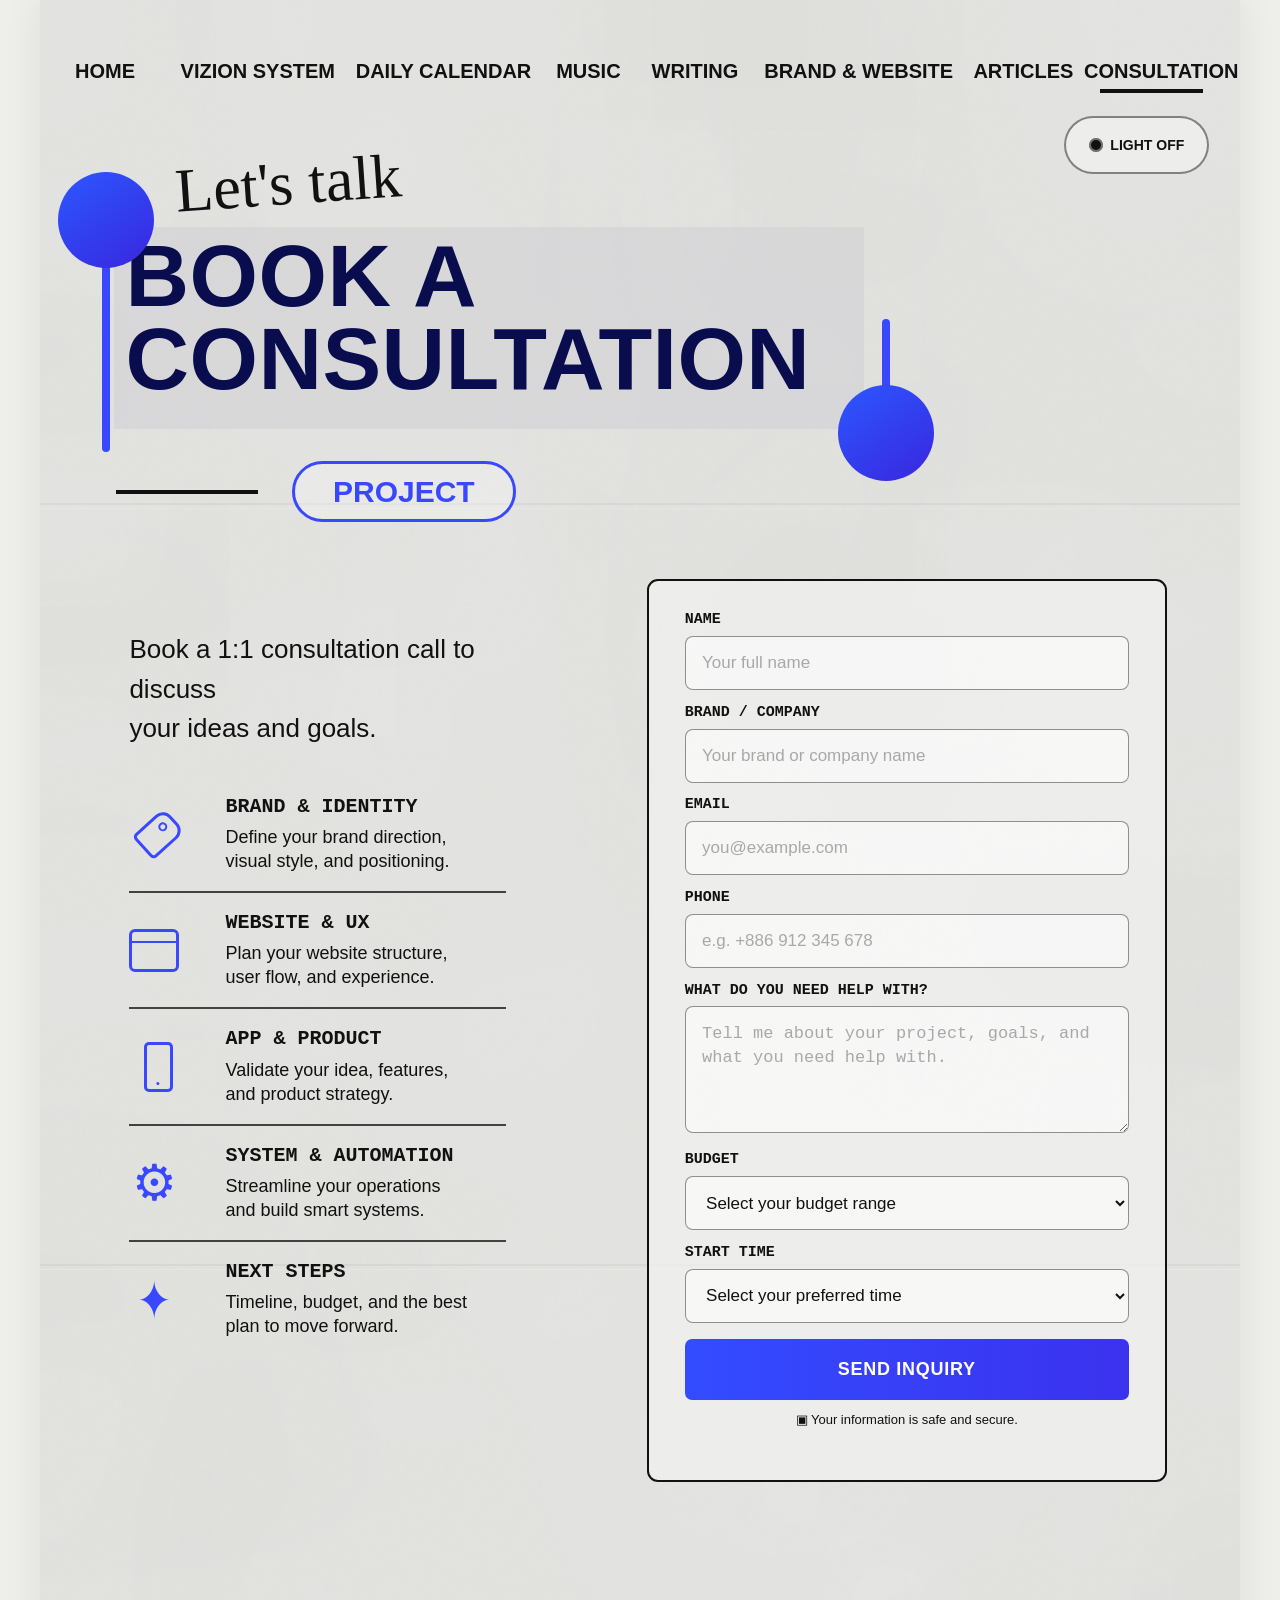
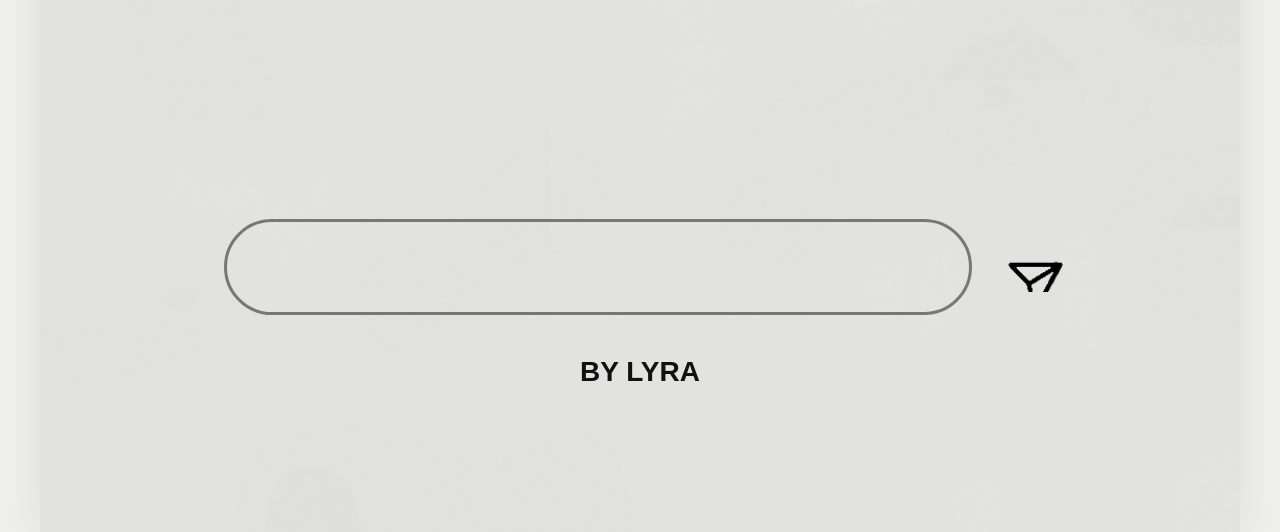
==== book-a-consultation/index.html @ 0bca7822 "Add consultation page and language switcher" ====
<!doctype html>
<html lang="zh-Hant">
  <head>
    <meta charset="utf-8">
    <meta name="viewport" content="width=device-width, initial-scale=1">
    <meta name="description" content="Book a consultation with Creative Flow Lab for branding, websites, apps, systems, and digital projects.">
    <title>Book a Consultation | Creative Flow Lab</title>
    <link rel="stylesheet" href="../style.css">
    <link rel="stylesheet" href="style.css">
    <script src="script.js" defer></script>
  </head>
  <body>
    <main class="consultation-page stage" aria-label="Book a Consultation">
      <button class="light-toggle" type="button" aria-pressed="false">
        <span class="light-toggle-icon" aria-hidden="true"></span>
        <span class="light-toggle-text">LIGHT OFF</span>
      </button>

      <nav class="nav-hotspots" aria-label="Primary">
        <a class="hotspot nav-home" href="../index.html">Home</a>
        <a class="hotspot nav-vizion" href="../#vizion-system">Vizion System</a>
        <a class="hotspot nav-calendar" href="../#daily-calendar">Daily Calendar</a>
        <a class="hotspot nav-music" href="../#music">Music</a>
        <a class="hotspot nav-writing" href="../#writing">Writing</a>
        <a class="hotspot nav-brand" href="../#brand-website">Brand &amp; Website</a>
        <a class="hotspot nav-articles" href="../#articles">Articles</a>
        <a class="hotspot nav-consultation is-active" href="./" aria-current="page">Consultation</a>
      </nav>

      <section class="hero" aria-labelledby="page-title">
        <div class="hero-heading">
          <span class="connector connector-left" aria-hidden="true"></span>
          <p class="script-label">Let's talk</p>
          <div class="headline-highlight">
            <h1 id="page-title"><span>BOOK A</span><span>CONSULTATION</span></h1>
          </div>
          <span class="connector connector-right" aria-hidden="true"></span>
          <div class="heading-footer">
            <span class="heading-rule" aria-hidden="true"></span>
            <span class="project-pill">PROJECT</span>
          </div>
        </div>

        <div class="frame" aria-hidden="true"></div>

        <div class="intro-column">
          <p class="intro-copy">Book a 1:1 consultation call to discuss<br>your ideas and goals.</p>

          <ul class="service-list">
            <li>
              <span class="service-icon tag-icon" aria-hidden="true"></span>
              <div>
                <h2>BRAND &amp; IDENTITY</h2>
                <p>Define your brand direction,<br>visual style, and positioning.</p>
              </div>
            </li>
            <li>
              <span class="service-icon window-icon" aria-hidden="true"></span>
              <div>
                <h2>WEBSITE &amp; UX</h2>
                <p>Plan your website structure,<br>user flow, and experience.</p>
              </div>
            </li>
            <li>
              <span class="service-icon phone-icon" aria-hidden="true"></span>
              <div>
                <h2>APP &amp; PRODUCT</h2>
                <p>Validate your idea, features,<br>and product strategy.</p>
              </div>
            </li>
            <li>
              <span class="service-icon gear-icon" aria-hidden="true">⚙</span>
              <div>
                <h2>SYSTEM &amp; AUTOMATION</h2>
                <p>Streamline your operations<br>and build smart systems.</p>
              </div>
            </li>
            <li>
              <span class="service-icon sparkle-icon" aria-hidden="true">✦</span>
              <div>
                <h2>NEXT STEPS</h2>
                <p>Timeline, budget, and the best<br>plan to move forward.</p>
              </div>
            </li>
          </ul>
        </div>

        <form class="consultation-form" id="consultation-form" novalidate>
          <div class="field-group">
            <label for="name">NAME</label>
            <input id="name" name="name" type="text" placeholder="Your full name" autocomplete="name" required>
          </div>

          <div class="field-group">
            <label for="company">BRAND / COMPANY</label>
            <input id="company" name="company" type="text" placeholder="Your brand or company name" autocomplete="organization">
          </div>

          <div class="field-group">
            <label for="email">EMAIL</label>
            <input id="email" name="email" type="email" placeholder="you@example.com" autocomplete="email" required>
          </div>

          <div class="field-group">
            <label for="phone">PHONE</label>
            <input id="phone" name="phone" type="tel" placeholder="e.g. +886 912 345 678" autocomplete="tel">
          </div>

          <div class="field-group">
            <label for="project">WHAT DO YOU NEED HELP WITH?</label>
            <textarea id="project" name="project" rows="4" placeholder="Tell me about your project, goals, and what you need help with." required></textarea>
          </div>

          <div class="field-group">
            <label for="budget">BUDGET</label>
            <select id="budget" name="budget" required>
              <option value="" selected disabled>Select your budget range</option>
              <option>Not sure yet</option>
              <option>Under NT$10,000</option>
              <option>NT$10,000–30,000</option>
              <option>NT$30,000–60,000</option>
              <option>NT$60,000–100,000</option>
              <option>NT$100,000+</option>
            </select>
          </div>

          <div class="field-group">
            <label for="start-time">START TIME</label>
            <select id="start-time" name="start_time" required>
              <option value="" selected disabled>Select your preferred time</option>
              <option>As soon as possible</option>
              <option>Within one month</option>
              <option>Within 1–3 months</option>
              <option>After 3 months</option>
              <option>Not sure yet</option>
            </select>
          </div>

          <input class="honeypot" type="text" name="website" tabindex="-1" autocomplete="off" aria-hidden="true">
          <input type="hidden" name="_subject" value="New Creative Flow Lab inquiry">
          <input type="hidden" name="_template" value="table">
          <input type="hidden" name="_captcha" value="false">
          <button class="submit-button" type="submit">SEND INQUIRY</button>
          <p class="privacy-note"><span aria-hidden="true">▣</span> Your information is safe and secure.</p>
          <p class="form-status" id="form-status" role="status" aria-live="polite"></p>
        </form>

        <a class="floating-folder folder-brand" href="#consultation-form" aria-label="Brand consultation">
          <img src="../assets/folder-brand-icon.png" alt="">
          <span>BRAND.PDF</span>
        </a>
        <a class="floating-folder folder-website" href="#consultation-form" aria-label="Website consultation">
          <img src="../assets/folder-vizion-icon.png" alt="">
          <span>WEBSITE.ZIP</span>
        </a>
        <a class="floating-folder folder-app" href="#consultation-form" aria-label="App consultation">
          <img src="../assets/folder-calendar-icon.png" alt="">
          <span>APP.FILE</span>
        </a>
        <a class="floating-folder folder-plan" href="#consultation-form" aria-label="Project planning consultation">
          <img src="../assets/folder-consultation-icon.png" alt="">
          <span>PLAN.DOC</span>
        </a>
      </section>

      <form class="message-form" action="#consultation-form" aria-label="Send Message">
        <label class="sr-only" for="message">Send Message</label>
        <input id="message" name="message" type="text" autocomplete="off" aria-label="Send Message" placeholder="What's on your mind?">
        <button type="submit" aria-label="Go to consultation form">
          <img src="../assets/send-plane-icon.png" alt="">
        </button>
      </form>

      <p class="credit">BY LYRA</p>
      <audio id="bubble-pop-sound" src="../assets/glossy-bubble-pop.wav" preload="auto"></audio>
    </main>
  </body>
</html>
---- style.css ----
:root {
  --design-width: 1200;
  --design-height: 2132;
  --blue: #3948ff;
  --nav-size: min(1.68vw, 20px);
  --label-size: min(2vw, 24px);
}

* {
  box-sizing: border-box;
  -webkit-tap-highlight-color: transparent;
}

html {
  min-height: 100%;
  background: #eeeeeb url("assets/wall-texture-1200.png") center top / min(100vw, 1200px) auto repeat-y;
}

body {
  min-height: 100%;
  margin: 0;
  display: grid;
  place-items: start center;
  color: #111;
  font-family: "Arial Narrow", "Helvetica Neue", Arial, sans-serif;
  transition: background-color 180ms ease;
}

body.is-dark {
  background: #02051d;
}

.stage {
  position: relative;
  width: min(100vw, 1200px);
  aspect-ratio: var(--design-width) / var(--design-height);
  min-height: min(177.6667vw, 2132px);
  overflow: hidden;
  background: url("assets/wall-texture-1200.png") center top / 100% 100% no-repeat;
  box-shadow: 0 0 36px rgba(40, 40, 40, 0.08);
  transition: background 220ms ease, box-shadow 220ms ease;
}

.stage::before,
.stage::after {
  position: absolute;
  pointer-events: none;
}

.stage.is-dark {
  background:
    radial-gradient(circle at 52% 37%, rgba(132, 58, 255, 0.28), transparent 34%),
    linear-gradient(180deg, rgba(2, 4, 25, 0.1), rgba(5, 1, 30, 0.72)),
    url("assets/dark-room-bg.png") center top / 100% 100% no-repeat;
  box-shadow: 0 0 42px rgba(115, 69, 255, 0.28);
}

.stage.is-dark::before {
  content: "";
  inset: 0;
  z-index: 1;
  background:
    radial-gradient(circle at 3% 22%, rgba(111, 132, 255, 0.78) 0 0.12%, transparent 0.2%),
    radial-gradient(circle at 61% 12%, rgba(255, 110, 244, 0.8) 0 0.1%, transparent 0.18%),
    radial-gradient(circle at 35% 35%, rgba(255, 89, 242, 0.85) 0 0.12%, transparent 0.22%),
    radial-gradient(circle at 52% 42%, rgba(114, 159, 255, 0.65) 0 0.1%, transparent 0.2%),
    linear-gradient(90deg, rgba(11, 19, 63, 0.68) 0 23.7%, transparent 23.7%),
    linear-gradient(180deg, transparent 0 96.8%, rgba(196, 178, 216, 0.86) 96.8% 100%);
  opacity: 0.82;
}

.stage.is-dark::after {
  content: "Start     LYRA Universe";
  left: 0;
  right: 0;
  bottom: 0;
  z-index: 4;
  height: 2.44%;
  padding-left: min(2vw, 24px);
  display: flex;
  align-items: center;
  color: #111;
  background: linear-gradient(180deg, #cfc9dc, #a79fbf);
  border-top: min(0.18vw, 2px) solid #efe8ff;
  font-family: "Helvetica Neue", Arial, sans-serif;
  font-size: min(1.55vw, 18px);
  box-shadow: 0 -1px 18px rgba(242, 87, 255, 0.2);
}

.sr-only {
  position: absolute;
  width: 1px;
  height: 1px;
  padding: 0;
  margin: -1px;
  overflow: hidden;
  clip: rect(0, 0, 0, 0);
  white-space: nowrap;
  border: 0;
}

.hotspot,
.folder {
  position: absolute;
  z-index: 5;
  display: block;
  color: #111;
  text-decoration: none;
  text-transform: uppercase;
  outline: 0;
  transition: background-color 130ms ease, box-shadow 130ms ease;
}

.hotspot:focus,
.folder:focus,
.message-form input:focus,
.message-form button:focus {
  outline: 0;
}

.hotspot:hover,
.hotspot.is-hovered,
.folder:hover,
.folder.is-hovered {
  background: rgba(70, 185, 255, 0.18);
  box-shadow: 0 0 min(1.84vw, 22px) rgba(70, 185, 255, 0.12);
}

.light-toggle {
  position: absolute;
  right: 2.55%;
  top: 5.42%;
  z-index: 20;
  width: 12.1%;
  height: 2.75%;
  padding: 0 min(0.65vw, 8px);
  border: min(0.16vw, 2px) solid rgba(45, 45, 45, 0.56);
  border-radius: 999px;
  display: flex;
  align-items: center;
  justify-content: center;
  gap: min(0.55vw, 7px);
  color: #111;
  background: rgba(242, 242, 239, 0.72);
  font-family: "Arial Narrow", "Helvetica Neue", Arial, sans-serif;
  font-size: min(1.16vw, 14px);
  font-weight: 900;
  line-height: 1;
  letter-spacing: 0;
  cursor: pointer;
  outline: 0;
  text-transform: uppercase;
  transition: color 160ms ease, background 160ms ease, border-color 160ms ease, box-shadow 160ms ease;
}

.light-toggle:focus {
  outline: 0;
}

.light-toggle:hover {
  background: rgba(70, 185, 255, 0.18);
  box-shadow: 0 0 min(1.84vw, 22px) rgba(70, 185, 255, 0.16);
}

.light-toggle-icon {
  width: min(1.15vw, 14px);
  aspect-ratio: 1;
  border-radius: 50%;
  background: #111;
  box-shadow: inset 0 0 0 min(0.18vw, 2px) rgba(255, 255, 255, 0.4);
}

.nav-hotspots {
  position: absolute;
  inset: 0;
  z-index: 10;
  pointer-events: none;
}

.nav-hotspots .hotspot {
  top: 2.25%;
  height: 2.15%;
  display: grid;
  place-items: center;
  border-radius: 999px;
  font-family: "Arial Narrow", "Helvetica Neue", Arial, sans-serif;
  font-size: var(--nav-size);
  font-weight: 800;
  line-height: 1;
  letter-spacing: 0;
  white-space: nowrap;
  pointer-events: auto;
}

.nav-home {
  left: 2.25%;
  width: 6.35%;
}

.nav-home::after {
  content: "";
  position: absolute;
  left: 12%;
  right: 12%;
  bottom: 2%;
  height: min(0.34vw, 4px);
  background: #111;
}

.nav-vizion {
  left: 11.6%;
  width: 13.1%;
}

.nav-calendar {
  left: 26%;
  width: 15.25%;
}

.nav-music {
  left: 42.15%;
  width: 7.1%;
}

.nav-writing {
  left: 50.2%;
  width: 8.75%;
}

.nav-brand {
  left: 59.55%;
  width: 17.35%;
}

.nav-articles {
  left: 77.6%;
  width: 8.7%;
}

.nav-consultation {
  left: 87%;
  width: 11.25%;
}

.hero-logo {
  position: absolute;
  left: 22.2%;
  top: 7.72%;
  width: 55.8%;
  height: 18.2%;
  z-index: 3;
}

.hello {
  position: absolute;
  left: 0;
  top: 4%;
  width: 100%;
  margin: 0;
  text-align: center;
  color: #050505;
  font-family: "Snell Roundhand", "Brush Script MT", cursive;
  font-size: min(5.4vw, 65px);
  line-height: 1;
  transform: rotate(-4deg);
}

.lyra-panel {
  position: absolute;
  left: 8.2%;
  top: 24.8%;
  width: 82.8%;
  height: 42%;
  display: grid;
  place-items: center;
  background: rgba(213, 213, 215, 0.76);
}

.lyra-word {
  color: #090c45;
  font-family: Impact, "Arial Black", sans-serif;
  font-size: min(11.6vw, 139px);
  line-height: 0.9;
  letter-spacing: 0.02em;
  white-space: nowrap;
}

.lyra-letter {
  display: inline-block;
  opacity: 0;
  animation-delay: 180ms;
  animation-duration: 2.8s;
  animation-iteration-count: infinite;
  animation-timing-function: steps(1, end);
}

.lyra-letter:nth-child(1) {
  animation-name: lyra-letter-l;
}

.lyra-letter:nth-child(2) {
  animation-name: lyra-letter-y;
}

.lyra-letter:nth-child(3) {
  animation-name: lyra-letter-r;
}

.lyra-letter:nth-child(4) {
  animation-name: lyra-letter-a;
}

@keyframes lyra-letter-l {
  0%,
  13.99%,
  82.01%,
  100% {
    opacity: 0;
  }

  14%,
  82% {
    opacity: 1;
  }
}

@keyframes lyra-letter-y {
  0%,
  21.99%,
  82.01%,
  100% {
    opacity: 0;
  }

  22%,
  82% {
    opacity: 1;
  }
}

@keyframes lyra-letter-r {
  0%,
  29.99%,
  82.01%,
  100% {
    opacity: 0;
  }

  30%,
  82% {
    opacity: 1;
  }
}

@keyframes lyra-letter-a {
  0%,
  37.99%,
  82.01%,
  100% {
    opacity: 0;
  }

  38%,
  82% {
    opacity: 1;
  }
}

@media (prefers-reduced-motion: reduce) {
  .lyra-letter {
    opacity: 1;
    animation: none;
  }
}

.logo-rule {
  position: absolute;
  width: min(0.68vw, 8px);
  border-radius: 999px;
  background: var(--blue);
}

.left-rule {
  left: 3.4%;
  top: 11.2%;
  height: 56%;
}

.right-rule {
  right: 4.3%;
  top: 25.2%;
  height: 54.2%;
}

.logo-orb {
  position: absolute;
  width: 11.8%;
  aspect-ratio: 1;
  border-radius: 50%;
  background: linear-gradient(145deg, #2b58ff, #3a26df);
}

.left-orb {
  left: -1.8%;
  top: 0;
}

.right-orb {
  right: -0.2%;
  bottom: 9.8%;
}

.short-line {
  position: absolute;
  left: 11.4%;
  top: 75.6%;
  width: 22%;
  height: min(0.34vw, 4px);
  background: #111;
}

.universe {
  position: absolute;
  left: 34.5%;
  top: 68.6%;
  min-width: 50%;
  margin: 0;
  padding: min(1vw, 12px) min(1.7vw, 20px);
  border: min(0.25vw, 3px) solid var(--blue);
  border-radius: 999px;
  color: var(--blue);
  background: rgba(246, 246, 245, 0.36);
  font-family: "Helvetica Neue", Arial, sans-serif;
  font-size: min(2.75vw, 33px);
  font-weight: 800;
  line-height: 1;
  text-align: center;
  text-transform: uppercase;
  white-space: nowrap;
}

.language-toggle {
  position: absolute;
  left: 87.6%;
  top: 70.4%;
  z-index: 9;
  width: min(4.45vw, 53px);
  height: min(3.05vw, 37px);
  padding: 0;
  border: min(0.2vw, 2px) solid rgba(57, 72, 255, 0.86);
  border-radius: 999px;
  color: var(--blue);
  background: rgba(246, 246, 245, 0.58);
  font-family: "Helvetica Neue", Arial, sans-serif;
  font-size: min(1.35vw, 16px);
  font-weight: 900;
  line-height: 1;
  cursor: pointer;
  outline: 0;
  transition: background-color 130ms ease, box-shadow 130ms ease, color 130ms ease;
}

.language-toggle:hover,
.language-toggle.is-hovered {
  background: rgba(70, 185, 255, 0.18);
  box-shadow: 0 0 min(1.84vw, 22px) rgba(70, 185, 255, 0.16);
}

.stage.is-zh .hotspot,
.stage.is-zh .folder,
.stage.is-zh .message-form input,
.stage.is-zh .credit,
.stage.is-zh .language-toggle {
  font-family: "PingFang TC", "Noto Sans TC", "Microsoft JhengHei", "Helvetica Neue", Arial, sans-serif;
  font-weight: 800;
}

.stage.is-zh .hotspot {
  font-size: min(1.58vw, 19px);
}

.stage.is-zh .folder {
  font-size: min(1.86vw, 22px);
  line-height: 1.18;
}

.portrait-scene {
  position: absolute;
  left: 17.85%;
  top: 28.14%;
  width: 62.17%;
  z-index: 2;
  pointer-events: none;
}

.portrait-scene img,
.folder img,
.message-form button img {
  display: block;
  width: 100%;
  height: auto;
}

.folder-grid {
  position: absolute;
  inset: 0;
  z-index: 6;
}

.folder {
  display: grid;
  justify-items: center;
  align-content: start;
  padding: min(0.8vw, 10px);
  border-radius: min(1vw, 12px);
  font-family: "Arial Narrow", "Helvetica Neue", Arial, sans-serif;
  font-size: var(--label-size);
  font-weight: 900;
  line-height: 1.14;
  letter-spacing: 0;
  text-align: center;
}

.folder span {
  display: block;
  margin-top: min(0.5vw, 6px);
  text-shadow: 0 min(0.08vw, 1px) 0 rgba(255, 255, 255, 0.45);
}

.folder-vizion {
  left: 11.6%;
  top: 26.35%;
  width: 17.2%;
  transform: rotate(8deg);
}

.folder-calendar {
  left: 71.7%;
  top: 28.55%;
  width: 17.3%;
}

.folder-music {
  left: 3.9%;
  top: 45.55%;
  width: 13.9%;
  transform: rotate(-1deg);
}

.folder-writing {
  left: 79.8%;
  top: 47.65%;
  width: 15.1%;
  transform: rotate(8deg);
}

.folder-brand {
  left: 8.8%;
  top: 64.05%;
  width: 16.3%;
  transform: rotate(-5deg);
}

.folder-articles {
  left: 73.8%;
  top: 63.8%;
  width: 16.2%;
  transform: rotate(8deg);
}

.folder-loveu-rabbit {
  left: 27.9%;
  top: 76.2%;
  width: 13.9%;
  transform: rotate(-3deg);
}

.folder-consultation {
  left: 57.7%;
  top: 75.6%;
  width: 13.9%;
}

.message-form {
  position: absolute;
  left: 15.35%;
  top: 85.32%;
  width: 70.2%;
  height: 5.55%;
  z-index: 8;
  margin: 0;
}

.message-form input {
  position: absolute;
  left: 0;
  top: 0;
  width: 88.8%;
  height: 81%;
  padding: 0 5.6%;
  border: min(0.25vw, 3px) solid rgba(70, 70, 70, 0.68);
  border-radius: 999px;
  background: transparent;
  color: #111;
  caret-color: #111;
  font-family: "Helvetica Neue", Arial, sans-serif;
  font-size: min(3vw, 36px);
  appearance: none;
}

.message-form input::placeholder {
  color: transparent;
}

.message-form button {
  position: absolute;
  right: 0;
  top: 5%;
  width: 8.2%;
  padding: 0;
  border: 0;
  background: transparent;
  cursor: pointer;
}

.credit {
  position: absolute;
  left: 0;
  top: 91.86%;
  width: 100%;
  z-index: 8;
  margin: 0;
  color: #111;
  font-family: "Arial Narrow", "Helvetica Neue", Arial, sans-serif;
  font-size: min(2.35vw, 28px);
  font-weight: 900;
  line-height: 1;
  text-align: center;
  letter-spacing: 0;
}

.stage.is-dark .light-toggle {
  color: #ffd8ff;
  border-color: rgba(255, 107, 246, 0.88);
  background: rgba(22, 9, 64, 0.76);
  box-shadow:
    0 0 min(1.7vw, 20px) rgba(255, 93, 245, 0.36),
    inset 0 0 min(1vw, 12px) rgba(82, 130, 255, 0.24);
  text-shadow: 0 0 min(0.7vw, 8px) rgba(255, 117, 250, 0.72);
}

.stage.is-dark .light-toggle:hover {
  background: rgba(255, 89, 242, 0.18);
}

.stage.is-dark .light-toggle-icon {
  background: #ff61f4;
  box-shadow:
    0 0 min(0.95vw, 11px) rgba(255, 93, 245, 0.94),
    0 0 min(1.8vw, 22px) rgba(87, 142, 255, 0.7);
}

.stage.is-dark .hotspot,
.stage.is-dark .folder {
  color: #dec4ff;
  text-shadow:
    0 0 min(0.65vw, 8px) rgba(255, 101, 244, 0.82),
    0 0 min(1.4vw, 17px) rgba(76, 139, 255, 0.58);
}

.stage.is-dark .hotspot:hover,
.stage.is-dark .hotspot.is-hovered,
.stage.is-dark .folder:hover,
.stage.is-dark .folder.is-hovered {
  background: rgba(255, 93, 245, 0.16);
  box-shadow:
    0 0 min(1.5vw, 18px) rgba(255, 93, 245, 0.32),
    inset 0 0 min(1.2vw, 14px) rgba(90, 149, 255, 0.18);
}

.stage.is-dark .nav-home {
  color: #ff7cf6;
}

.stage.is-dark .nav-home::after,
.stage.is-dark .short-line {
  background: #ff5ff4;
  box-shadow: 0 0 min(0.95vw, 11px) rgba(255, 93, 245, 0.88);
}

.stage.is-dark .hello {
  color: #ff70f7;
  text-shadow:
    0 0 min(0.9vw, 11px) rgba(255, 98, 245, 0.82),
    0 0 min(2.2vw, 26px) rgba(255, 98, 245, 0.48);
}

.stage.is-dark .lyra-panel {
  background: linear-gradient(90deg, rgba(17, 12, 52, 0.88), rgba(30, 16, 70, 0.62));
  box-shadow: 0 0 min(2.1vw, 25px) rgba(92, 119, 255, 0.22);
}

.stage.is-dark .lyra-word {
  color: #ff62ef;
  filter: none;
}

.stage.is-dark .lyra-letter {
  color: #ff62ef;
  background: linear-gradient(90deg, #ff53ef 4%, #ff83f8 34%, #7b71ff 68%, #62b0ff 100%);
  -webkit-background-clip: text;
  background-clip: text;
  -webkit-text-fill-color: transparent;
  text-shadow:
    0 0 min(0.55vw, 7px) rgba(255, 104, 245, 0.9),
    0 0 min(1.35vw, 16px) rgba(255, 95, 244, 0.7),
    0 0 min(2.2vw, 26px) rgba(85, 143, 255, 0.62);
  filter:
    drop-shadow(0 0 min(0.7vw, 8px) rgba(255, 103, 245, 0.92))
    drop-shadow(0 0 min(1.6vw, 19px) rgba(84, 142, 255, 0.76));
}

.stage.is-dark .logo-rule {
  background: linear-gradient(180deg, #ff60f4, #5ba3ff);
  box-shadow:
    0 0 min(0.7vw, 8px) rgba(255, 92, 244, 0.78),
    0 0 min(1.5vw, 18px) rgba(80, 146, 255, 0.5);
}

.stage.is-dark .logo-orb {
  background: radial-gradient(circle at 34% 29%, #a56cff, #5529e6 66%, #243edc);
  box-shadow:
    0 0 min(1vw, 12px) rgba(255, 91, 245, 0.76),
    0 0 min(2.4vw, 29px) rgba(86, 146, 255, 0.54);
}

.stage.is-dark .universe {
  color: #83a9ff;
  border-color: #5d8cff;
  background: rgba(8, 7, 48, 0.62);
  box-shadow:
    0 0 min(0.75vw, 9px) rgba(85, 143, 255, 0.8),
    inset 0 0 min(1vw, 12px) rgba(85, 143, 255, 0.18);
  text-shadow: 0 0 min(0.75vw, 9px) rgba(101, 154, 255, 0.9);
}

.stage.is-dark .language-toggle {
  color: #8fb4ff;
  border-color: #678dff;
  background: rgba(8, 7, 48, 0.64);
  box-shadow:
    0 0 min(0.75vw, 9px) rgba(85, 143, 255, 0.66),
    inset 0 0 min(1vw, 12px) rgba(85, 143, 255, 0.18);
  text-shadow: 0 0 min(0.65vw, 8px) rgba(101, 154, 255, 0.82);
}

.stage.is-dark .language-toggle:hover,
.stage.is-dark .language-toggle.is-hovered {
  background: rgba(255, 93, 245, 0.16);
  box-shadow:
    0 0 min(1.5vw, 18px) rgba(255, 93, 245, 0.32),
    inset 0 0 min(1.2vw, 14px) rgba(90, 149, 255, 0.18);
}

.stage.is-dark .portrait-scene {
  filter: none;
}

.stage.is-dark .portrait-scene::before {
  content: none;
  position: absolute;
  left: 7.43%;
  top: 26.94%;
  width: 85.14%;
  height: 48.73%;
  z-index: 1;
  border: min(0.24vw, 3px) solid #8c65ff;
  box-shadow:
    0 0 min(1vw, 12px) rgba(255, 91, 245, 0.72),
    0 0 min(2.4vw, 28px) rgba(91, 143, 255, 0.58);
}

.stage.is-dark .portrait-scene img {
  position: relative;
  z-index: 2;
  filter: none;
}

.stage.is-dark .folder img {
  filter: none;
}

.stage.is-dark .folder span {
  text-shadow:
    0 0 min(0.6vw, 7px) rgba(255, 102, 246, 0.86),
    0 0 min(1.3vw, 16px) rgba(94, 151, 255, 0.58);
}

.stage.is-dark .message-form input {
  border-color: #d263ff;
  color: #efd9ff;
  caret-color: #ff78f7;
  background: rgba(9, 5, 42, 0.44);
  box-shadow:
    0 0 min(1vw, 12px) rgba(255, 94, 244, 0.52),
    inset 0 0 min(1.4vw, 17px) rgba(101, 143, 255, 0.16);
}

.stage.is-dark .message-form input::placeholder {
  color: rgba(224, 196, 255, 0.58);
}

.stage.is-dark .message-form button img {
  filter:
    invert(80%)
    sepia(91%)
    saturate(3368%)
    hue-rotate(210deg)
    brightness(1.12)
    drop-shadow(0 0 min(0.7vw, 8px) rgba(255, 94, 244, 0.82));
}

.stage.is-dark .credit {
  color: #ff7cf6;
  text-shadow:
    0 0 min(0.65vw, 8px) rgba(255, 103, 245, 0.9),
    0 0 min(1.4vw, 17px) rgba(255, 103, 245, 0.48);
}

/* Dark-mode hero artwork matched pixel-for-pixel to figure 2. */
.hero-logo-art {
  display: none;
  position: absolute;
  inset: 0;
  width: 100%;
  height: 100%;
  object-fit: fill;
  pointer-events: none;
  user-select: none;
}

.stage.is-dark .hero-logo {
  left: 21.7853%;
  top: 8.3732%;
  width: 59.5112%;
  height: 20.9330%;
}

.stage.is-dark .hero-logo-art {
  display: block;
}

.stage.is-dark .hero-logo > :not(.hero-logo-art) {
  display: none;
}

.stage.is-dark .hero-logo > .language-toggle {
  display: block;
}
---- book-a-consultation/style.css ----
/* Page-specific layout. The shared shell, navigation, light toggle and footer
   are inherited from ../style.css so this subpage follows the homepage rules. */

.consultation-page {
  --consult-blue: #3948ff;
  --consult-navy: #090d4d;
  color: #111;
}

.consultation-page .nav-home::after {
  display: none;
}

.consultation-page .nav-consultation::after {
  content: "";
  position: absolute;
  left: 12%;
  right: 12%;
  bottom: 2%;
  height: min(0.34vw, 4px);
  background: currentColor;
}

.hero {
  position: absolute;
  inset: 0;
  z-index: 2;
}

.hero-heading {
  position: absolute;
  left: 5.8%;
  top: 7.1%;
  width: 63%;
  height: 18.2%;
  z-index: 6;
}

.script-label {
  position: absolute;
  left: 10.5%;
  top: 0;
  z-index: 3;
  margin: 0;
  font-family: "Snell Roundhand", "Brush Script MT", cursive;
  font-size: min(5.2vw, 62px);
  line-height: 1;
  transform: rotate(-4deg);
}

.headline-highlight {
  position: absolute;
  left: 2%;
  top: 19%;
  width: 92%;
  height: 52%;
  padding: 1.1% 1.6%;
  background: rgba(213, 213, 215, 0.72);
}

.headline-highlight h1 {
  margin: 0;
  color: var(--consult-navy);
  font-family: Impact, "Arial Black", sans-serif;
  font-size: min(7.65vw, 92px);
  font-weight: 900;
  line-height: 0.93;
  letter-spacing: 0.005em;
  text-transform: uppercase;
}

.headline-highlight h1 span {
  display: block;
  white-space: nowrap;
}

.connector {
  position: absolute;
  z-index: 5;
  width: min(0.68vw, 8px);
  border-radius: 999px;
  background: var(--consult-blue);
}

.connector::before {
  content: "";
  position: absolute;
  left: 50%;
  width: min(8vw, 96px);
  aspect-ratio: 1;
  border-radius: 50%;
  background: linear-gradient(145deg, #2b58ff, #3a26df);
  transform: translateX(-50%);
}

.connector-left {
  left: 0;
  top: 8%;
  height: 69%;
}

.connector-left::before {
  top: -2%;
}

.connector-right {
  right: 0;
  top: 43%;
  height: 35%;
}

.connector-right::before {
  bottom: -18%;
}

.heading-footer {
  position: absolute;
  left: 2%;
  top: 78%;
  width: 62%;
  height: 18%;
  display: flex;
  align-items: center;
  gap: 8%;
}

.heading-rule {
  width: 32%;
  height: min(0.34vw, 4px);
  background: #111;
}

.project-pill {
  min-width: 47%;
  padding: 2.7% 6%;
  border: min(0.25vw, 3px) solid var(--consult-blue);
  border-radius: 999px;
  color: var(--consult-blue);
  background: rgba(246, 246, 245, 0.34);
  font-family: "Helvetica Neue", Arial, sans-serif;
  font-size: min(2.5vw, 30px);
  font-weight: 800;
  line-height: 1;
  text-align: center;
}

.frame {
  position: absolute;
  left: 17.3%;
  top: 13.1%;
  width: 75.8%;
  height: 66.3%;
  z-index: 1;
  /* border: min(0.25vw, 3px) solid #111; */
  pointer-events: none;
}

.intro-column {
  position: absolute;
  left: 6.2%;
  top: 29.3%;
  width: 32.8%;
  z-index: 5;
}

.intro-copy {
  margin: 0 0 8%;
  font-size: min(2.15vw, 26px);
  line-height: 1.52;
}

.service-list {
  margin: 0;
  padding: 0;
  list-style: none;
}

.service-list li {
  display: grid;
  grid-template-columns: 21% 1fr;
  gap: 4.5%;
  align-items: center;
  min-height: min(9vw, 108px);
  padding: 5.2% 0;
  border-bottom: min(0.16vw, 2px) solid rgba(17, 17, 17, 0.76);
}

.service-list li:last-child {
  border-bottom: 0;
}

.service-list h2 {
  margin: 0 0 2.6%;
  font-family: "Courier New", monospace;
  font-size: min(1.67vw, 20px);
  line-height: 1.15;
}

.service-list p {
  margin: 0;
  font-size: min(1.48vw, 18px);
  line-height: 1.34;
}

.service-icon {
  position: relative;
  display: grid;
  place-items: center;
  width: min(4.2vw, 50px);
  height: min(4.2vw, 50px);
  color: var(--consult-blue);
  line-height: 1;
}

.tag-icon {
  width: min(3.6vw, 43px);
  height: min(2.7vw, 32px);
  margin-left: 10%;
  border: min(0.25vw, 3px) solid var(--consult-blue);
  border-radius: min(0.45vw, 5px) min(0.9vw, 11px) min(0.9vw, 11px) min(0.45vw, 5px);
  transform: rotate(-42deg);
}

.tag-icon::after {
  content: "";
  position: absolute;
  right: 16%;
  top: 22%;
  width: 14%;
  aspect-ratio: 1;
  border: min(0.16vw, 2px) solid var(--consult-blue);
  border-radius: 50%;
}

.window-icon {
  width: min(4.2vw, 50px);
  height: min(3.6vw, 43px);
  border: min(0.25vw, 3px) solid var(--consult-blue);
  border-radius: min(0.5vw, 6px);
}

.window-icon::before {
  content: "";
  position: absolute;
  inset: 24% 0 auto;
  height: min(0.16vw, 2px);
  background: var(--consult-blue);
}

.phone-icon {
  width: min(2.45vw, 29px);
  height: min(4.2vw, 50px);
  margin-left: 18%;
  border: min(0.25vw, 3px) solid var(--consult-blue);
  border-radius: min(0.45vw, 5px);
}

.phone-icon::after {
  content: "";
  position: absolute;
  left: 50%;
  bottom: 8%;
  width: 14%;
  aspect-ratio: 1;
  border-radius: 50%;
  background: var(--consult-blue);
  transform: translateX(-50%);
}

.gear-icon {
  font-family: Arial, sans-serif;
  font-size: min(4.2vw, 50px);
}

.sparkle-icon {
  font-size: min(4.4vw, 53px);
  transform: scaleX(0.78);
}

.consultation-form {
  position: absolute;
  right: 6.2%;
  top: 27.3%;
  width: 43.3%;
  z-index: 6;
  padding: 2.7% 3.1% 2.1%;
  border: min(0.17vw, 2px) solid #111;
  border-radius: min(0.9vw, 11px);
  background: rgba(241, 241, 239, 0.76);
}

.field-group {
  margin-bottom: 3.5%;
}

.field-group label {
  display: block;
  margin-bottom: 1.7%;
  font-family: "Courier New", monospace;
  font-size: min(1.26vw, 15px);
  font-weight: 700;
}

.field-group input,
.field-group select,
.field-group textarea {
  width: 100%;
  border: min(0.13vw, 1.5px) solid rgba(17, 17, 17, 0.45);
  border-radius: min(0.67vw, 8px);
  background: rgba(255, 255, 255, 0.55);
  color: #111;
  font-size: min(1.4vw, 17px);
  outline: none;
  transition: border-color 150ms ease, box-shadow 150ms ease, background-color 150ms ease;
}

.field-group input,
.field-group select {
  height: min(4.5vw, 54px);
  padding: 0 3.7%;
}

.field-group textarea {
  min-height: min(9.6vw, 115px);
  padding: 3.4% 3.7%;
  resize: vertical;
  line-height: 1.4;
}

.field-group input::placeholder,
.field-group textarea::placeholder {
  color: rgba(17, 17, 17, 0.34);
}

.field-group input:focus,
.field-group select:focus,
.field-group textarea:focus {
  border-color: var(--consult-blue);
  background: rgba(255, 255, 255, 0.86);
  box-shadow: 0 0 0 min(0.25vw, 3px) rgba(57, 72, 255, 0.12);
}

.field-group [aria-invalid="true"] {
  border-color: #c51e37;
  box-shadow: 0 0 0 min(0.25vw, 3px) rgba(197, 30, 55, 0.1);
}

.submit-button {
  width: 100%;
  height: min(5.1vw, 61px);
  margin-top: 0.5%;
  border: 0;
  border-radius: min(0.55vw, 7px);
  color: #fff;
  background: linear-gradient(90deg, #334cff, #3b32ee);
  font-size: min(1.5vw, 18px);
  font-weight: 800;
  letter-spacing: 0.04em;
  cursor: pointer;
}

.submit-button:hover,
.submit-button:focus-visible {
  filter: brightness(1.06);
}

.submit-button:disabled {
  opacity: 0.58;
  cursor: wait;
}

.privacy-note,
.form-status {
  margin: 2.5% 0 0;
  text-align: center;
  font-size: min(1.05vw, 13px);
  line-height: 1.35;
}

.form-status {
  min-height: 1.4em;
  font-weight: 700;
}

.form-status.is-error { color: #a61b2f; }
.form-status.is-success { color: #1f713b; }

.honeypot {
  position: absolute !important;
  left: -9999px !important;
  width: 1px !important;
  height: 1px !important;
  opacity: 0 !important;
}

.floating-folder {
  position: absolute;
  z-index: 8;
  display: grid;
  justify-items: center;
  color: #111;
  text-decoration: none;
  font-size: min(1.55vw, 19px);
  font-weight: 900;
  line-height: 1;
  text-align: center;
  display: none;
}

.floating-folder img {
  display: block;
  width: 100%;
  height: auto;
}

.floating-folder span {
  margin-top: 4%;
  text-shadow: 0 1px rgba(255, 255, 255, 0.55);
}

.folder-brand {
  left: 72.4%;
  top: 10.5%;
  width: 12.7%;
  transform: rotate(8deg);
}

.folder-website {
  left: 3.5%;
  top: 70.5%;
  width: 13.7%;
  transform: rotate(-6deg);
}

.folder-app {
  left: 27.3%;
  top: 76.2%;
  width: 12.5%;
  transform: rotate(4deg);
}

.folder-plan {
  left: 72.5%;
  top: 76.7%;
  width: 12.7%;
  transform: rotate(7deg);
}

.consultation-page.is-dark .headline-highlight {
  background: rgba(20, 20, 52, 0.72);
}

.consultation-page.is-dark .headline-highlight h1,
.consultation-page.is-dark .script-label,
.consultation-page.is-dark .intro-copy,
.consultation-page.is-dark .service-list,
.consultation-page.is-dark .consultation-form,
.consultation-page.is-dark .floating-folder,
.consultation-page.is-dark .privacy-note {
  color: #f3f3f3;
}

.consultation-page.is-dark .frame,
.consultation-page.is-dark .heading-rule,
.consultation-page.is-dark .service-list li,
.consultation-page.is-dark .consultation-form {
  border-color: rgba(243, 243, 243, 0.82);
}

.consultation-page.is-dark .heading-rule {
  background: #f3f3f3;
}

.consultation-page.is-dark .consultation-form {
  background: rgba(8, 9, 31, 0.78);
}

.consultation-page.is-dark .field-group input,
.consultation-page.is-dark .field-group select,
.consultation-page.is-dark .field-group textarea {
  color: #f3f3f3;
  background: rgba(255, 255, 255, 0.08);
  border-color: rgba(255, 255, 255, 0.45);
}

.consultation-page.is-dark .field-group input::placeholder,
.consultation-page.is-dark .field-group textarea::placeholder {
  color: rgba(255, 255, 255, 0.46);
}

.consultation-page.is-dark .field-group select option {
  color: #111;
}

@media (prefers-reduced-motion: reduce) {
  *, *::before, *::after {
    transition-duration: 0.01ms !important;
    animation-duration: 0.01ms !important;
  }
}

/* Final composition alignment: mirrors the selected red-box reference while
   preserving the homepage shell/header/light-mode rules from ../style.css. */
.consultation-page .hero-heading {
  left: 5.15%;
  top: 7.05%;
  width: 66.2%;
  height: 18.4%;
}

.consultation-page .script-label {
  left: 9.2%;
  top: 0.5%;
}

.consultation-page .headline-highlight {
  left: 1.5%;
  top: 19.5%;
  width: 94.5%;
  height: 51.5%;
  padding: 1.05% 1.5%;
}

.consultation-page .headline-highlight h1 {
  font-size: min(7.35vw, 88px);
  line-height: 0.94;
}

.consultation-page .connector-left {
  left: 0;
  top: 7%;
  height: 70%;
}

.consultation-page .connector-right {
  right: 0.8%;
  top: 43%;
  height: 35%;
}

.consultation-page .heading-footer {
  left: 1.8%;
  top: 78%;
  width: 57.5%;
  gap: 7.5%;
}

.consultation-page .heading-rule {
  width: 31%;
}

.consultation-page .project-pill {
  min-width: 49%;
}

.consultation-page .frame {
  left: 17.2%;
  top: 13.35%;
  width: 75.6%;
  height: 66.1%;
}

.consultation-page .intro-column {
  left: 7.45%;
  top: 29.55%;
  width: 31.4%;
}

.consultation-page .intro-copy {
  margin-bottom: 7.5%;
}

.consultation-page .service-list li {
  min-height: min(8.7vw, 104px);
  padding: 4.75% 0;
}

.consultation-page .consultation-form {
  right: 6.1%;
  top: 27.15%;
  width: 43.35%;
  padding: 2.55% 3% 1.9%;
}

.consultation-page .field-group {
  margin-bottom: 3.15%;
}

.consultation-page .field-group textarea {
  min-height: min(8.95vw, 107px);
}

.consultation-page .folder-brand {
  left: 72.5%;
  top: 10.45%;
  width: 12.6%;
}

.consultation-page .folder-website {
  left: 3.65%;
  top: 70.25%;
  width: 13.7%;
}

.consultation-page .folder-app {
  left: 27.5%;
  top: 76.0%;
  width: 12.45%;
}

.consultation-page .folder-plan {
  left: 72.55%;
  top: 76.35%;
  width: 12.65%;
}

/* Keep all consultation content inside the intended composition area. */
.consultation-page .hero,
.consultation-page .hero * {
  max-width: 100%;
}

.consultation-page .consultation-form input,
.consultation-page .consultation-form select,
.consultation-page .consultation-form textarea,
.consultation-page .submit-button {
  min-width: 0;
}

@media (max-width: 720px) {
  .consultation-page .headline-highlight h1 {
    font-size: 7.1vw;
  }

  .consultation-page .service-list h2 {
    font-size: 1.58vw;
  }

  .consultation-page .service-list p {
    font-size: 1.4vw;
  }
}
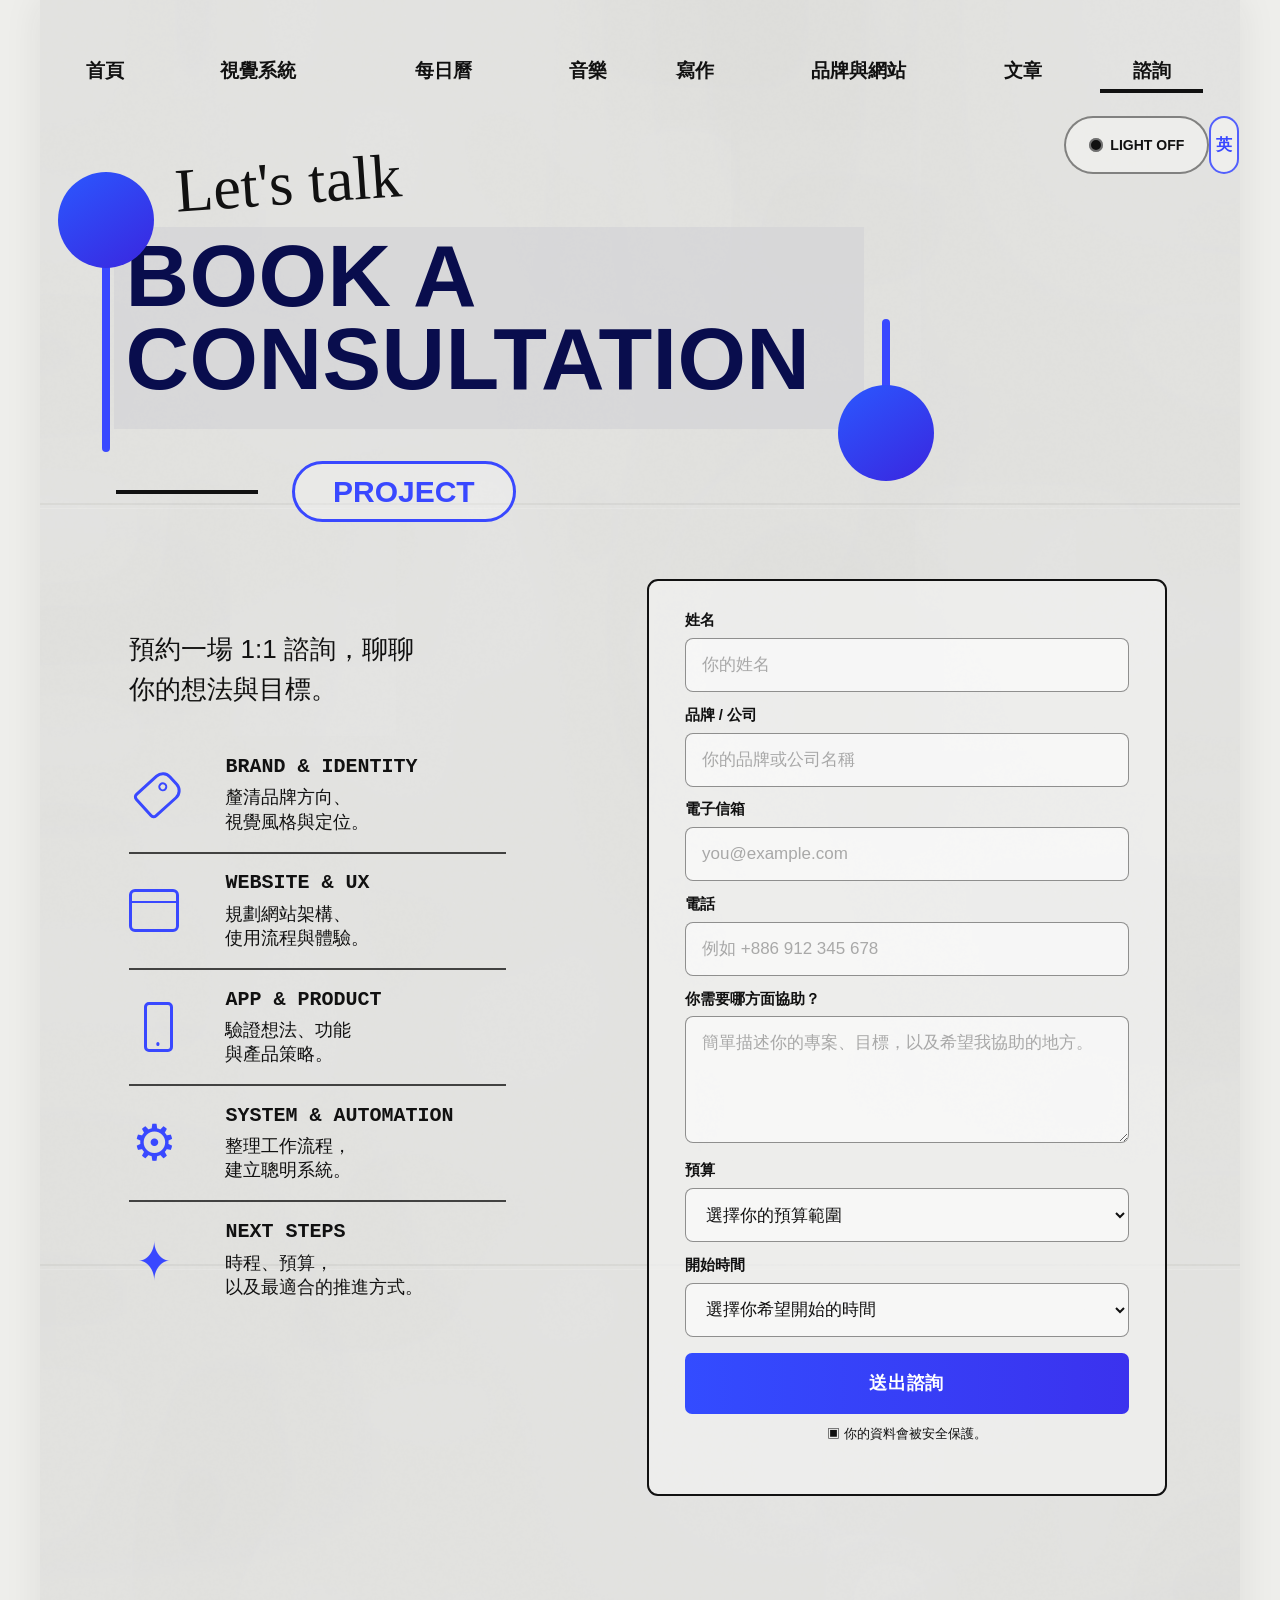
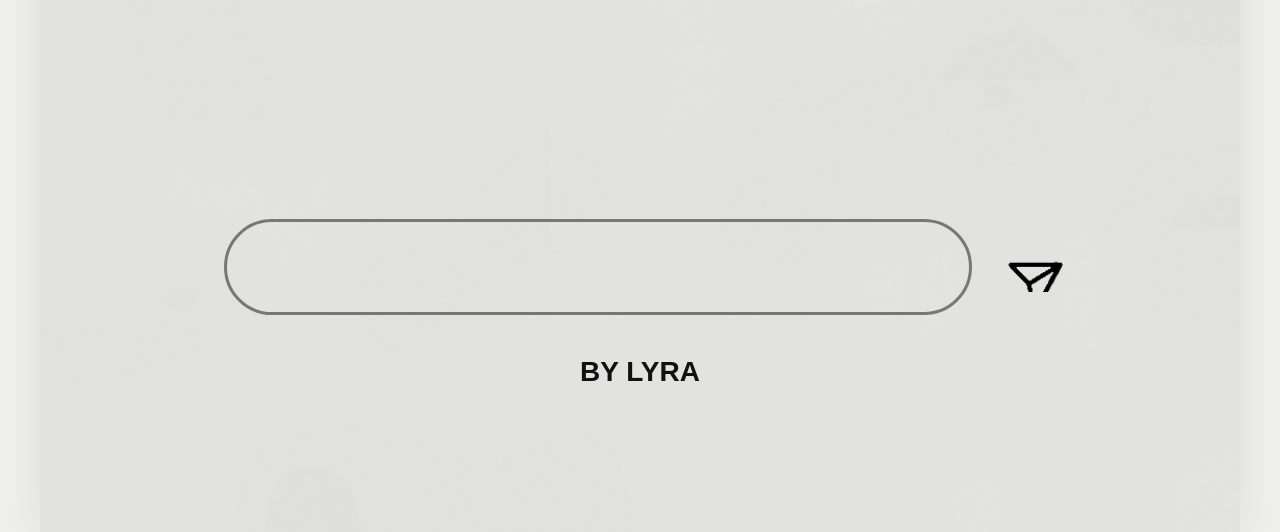
==== commit 2579efc7: "Update language toggles" ====
--- a/book-a-consultation/index.html
+++ b/book-a-consultation/index.html
@@ -3,28 +3,28 @@
   <head>
     <meta charset="utf-8">
     <meta name="viewport" content="width=device-width, initial-scale=1">
-    <meta name="description" content="Book a consultation with Creative Flow Lab for branding, websites, apps, systems, and digital projects.">
-    <title>Book a Consultation | Creative Flow Lab</title>
+    <meta name="description" content="預約 Creative Flow Lab 諮詢，討論品牌、網站、App、系統與數位專案。">
+    <title>預約諮詢 | Creative Flow Lab</title>
     <link rel="stylesheet" href="../style.css">
     <link rel="stylesheet" href="style.css">
     <script src="script.js" defer></script>
   </head>
   <body>
-    <main class="consultation-page stage" aria-label="Book a Consultation">
+    <main class="consultation-page stage is-zh" aria-label="預約諮詢">
       <button class="light-toggle" type="button" aria-pressed="false">
         <span class="light-toggle-icon" aria-hidden="true"></span>
         <span class="light-toggle-text">LIGHT OFF</span>
       </button>
 
       <nav class="nav-hotspots" aria-label="Primary">
-        <a class="hotspot nav-home" href="../index.html">Home</a>
-        <a class="hotspot nav-vizion" href="../#vizion-system">Vizion System</a>
-        <a class="hotspot nav-calendar" href="../#daily-calendar">Daily Calendar</a>
-        <a class="hotspot nav-music" href="../#music">Music</a>
-        <a class="hotspot nav-writing" href="../#writing">Writing</a>
-        <a class="hotspot nav-brand" href="../#brand-website">Brand &amp; Website</a>
-        <a class="hotspot nav-articles" href="../#articles">Articles</a>
-        <a class="hotspot nav-consultation is-active" href="./" aria-current="page">Consultation</a>
+        <a class="hotspot nav-home" href="../index.html" data-en="Home" data-zh="首頁">首頁</a>
+        <a class="hotspot nav-vizion" href="../#vizion-system" data-en="Vizion System" data-zh="視覺系統">視覺系統</a>
+        <a class="hotspot nav-calendar" href="../#daily-calendar" data-en="Daily Calendar" data-zh="每日曆">每日曆</a>
+        <a class="hotspot nav-music" href="../#music" data-en="Music" data-zh="音樂">音樂</a>
+        <a class="hotspot nav-writing" href="../#writing" data-en="Writing" data-zh="寫作">寫作</a>
+        <a class="hotspot nav-brand" href="../#brand-website" data-en="Brand &amp; Website" data-zh="品牌與網站">品牌與網站</a>
+        <a class="hotspot nav-articles" href="../#articles" data-en="Articles" data-zh="文章">文章</a>
+        <a class="hotspot nav-consultation is-active" href="./" aria-current="page" data-en="Consultation" data-zh="諮詢">諮詢</a>
       </nav>
 
       <section class="hero" aria-labelledby="page-title">
@@ -40,46 +40,49 @@
             <span class="project-pill">PROJECT</span>
           </div>
         </div>
+        <button class="consult-language-toggle" type="button" aria-label="Switch language to English" aria-pressed="true">
+          <span data-language-text>英</span>
+        </button>
 
         <div class="frame" aria-hidden="true"></div>
 
         <div class="intro-column">
-          <p class="intro-copy">Book a 1:1 consultation call to discuss<br>your ideas and goals.</p>
+          <p class="intro-copy" data-en="Book a 1:1 consultation call to discuss<br>your ideas and goals." data-zh="預約一場 1:1 諮詢，聊聊<br>你的想法與目標。">預約一場 1:1 諮詢，聊聊<br>你的想法與目標。</p>
 
           <ul class="service-list">
             <li>
               <span class="service-icon tag-icon" aria-hidden="true"></span>
               <div>
                 <h2>BRAND &amp; IDENTITY</h2>
-                <p>Define your brand direction,<br>visual style, and positioning.</p>
+                <p data-en="Define your brand direction,<br>visual style, and positioning." data-zh="釐清品牌方向、<br>視覺風格與定位。">釐清品牌方向、<br>視覺風格與定位。</p>
               </div>
             </li>
             <li>
               <span class="service-icon window-icon" aria-hidden="true"></span>
               <div>
                 <h2>WEBSITE &amp; UX</h2>
-                <p>Plan your website structure,<br>user flow, and experience.</p>
+                <p data-en="Plan your website structure,<br>user flow, and experience." data-zh="規劃網站架構、<br>使用流程與體驗。">規劃網站架構、<br>使用流程與體驗。</p>
               </div>
             </li>
             <li>
               <span class="service-icon phone-icon" aria-hidden="true"></span>
               <div>
                 <h2>APP &amp; PRODUCT</h2>
-                <p>Validate your idea, features,<br>and product strategy.</p>
+                <p data-en="Validate your idea, features,<br>and product strategy." data-zh="驗證想法、功能<br>與產品策略。">驗證想法、功能<br>與產品策略。</p>
               </div>
             </li>
             <li>
               <span class="service-icon gear-icon" aria-hidden="true">⚙</span>
               <div>
                 <h2>SYSTEM &amp; AUTOMATION</h2>
-                <p>Streamline your operations<br>and build smart systems.</p>
+                <p data-en="Streamline your operations<br>and build smart systems." data-zh="整理工作流程，<br>建立聰明系統。">整理工作流程，<br>建立聰明系統。</p>
               </div>
             </li>
             <li>
               <span class="service-icon sparkle-icon" aria-hidden="true">✦</span>
               <div>
                 <h2>NEXT STEPS</h2>
-                <p>Timeline, budget, and the best<br>plan to move forward.</p>
+                <p data-en="Timeline, budget, and the best<br>plan to move forward." data-zh="時程、預算，<br>以及最適合的推進方式。">時程、預算，<br>以及最適合的推進方式。</p>
               </div>
             </li>
           </ul>
@@ -87,52 +90,52 @@
 
         <form class="consultation-form" id="consultation-form" novalidate>
           <div class="field-group">
-            <label for="name">NAME</label>
-            <input id="name" name="name" type="text" placeholder="Your full name" autocomplete="name" required>
+            <label for="name" data-en="NAME" data-zh="姓名">姓名</label>
+            <input id="name" name="name" type="text" placeholder="你的姓名" autocomplete="name" required data-placeholder-en="Your full name" data-placeholder-zh="你的姓名">
           </div>
 
           <div class="field-group">
-            <label for="company">BRAND / COMPANY</label>
-            <input id="company" name="company" type="text" placeholder="Your brand or company name" autocomplete="organization">
+            <label for="company" data-en="BRAND / COMPANY" data-zh="品牌 / 公司">品牌 / 公司</label>
+            <input id="company" name="company" type="text" placeholder="你的品牌或公司名稱" autocomplete="organization" data-placeholder-en="Your brand or company name" data-placeholder-zh="你的品牌或公司名稱">
           </div>
 
           <div class="field-group">
-            <label for="email">EMAIL</label>
-            <input id="email" name="email" type="email" placeholder="you@example.com" autocomplete="email" required>
+            <label for="email" data-en="EMAIL" data-zh="電子信箱">電子信箱</label>
+            <input id="email" name="email" type="email" placeholder="you@example.com" autocomplete="email" required data-placeholder-en="you@example.com" data-placeholder-zh="you@example.com">
           </div>
 
           <div class="field-group">
-            <label for="phone">PHONE</label>
-            <input id="phone" name="phone" type="tel" placeholder="e.g. +886 912 345 678" autocomplete="tel">
+            <label for="phone" data-en="PHONE" data-zh="電話">電話</label>
+            <input id="phone" name="phone" type="tel" placeholder="例如 +886 912 345 678" autocomplete="tel" data-placeholder-en="e.g. +886 912 345 678" data-placeholder-zh="例如 +886 912 345 678">
           </div>
 
           <div class="field-group">
-            <label for="project">WHAT DO YOU NEED HELP WITH?</label>
-            <textarea id="project" name="project" rows="4" placeholder="Tell me about your project, goals, and what you need help with." required></textarea>
+            <label for="project" data-en="WHAT DO YOU NEED HELP WITH?" data-zh="你需要哪方面協助？">你需要哪方面協助？</label>
+            <textarea id="project" name="project" rows="4" placeholder="簡單描述你的專案、目標，以及希望我協助的地方。" required data-placeholder-en="Tell me about your project, goals, and what you need help with." data-placeholder-zh="簡單描述你的專案、目標，以及希望我協助的地方。"></textarea>
           </div>
 
           <div class="field-group">
-            <label for="budget">BUDGET</label>
+            <label for="budget" data-en="BUDGET" data-zh="預算">預算</label>
             <select id="budget" name="budget" required>
-              <option value="" selected disabled>Select your budget range</option>
-              <option>Not sure yet</option>
-              <option>Under NT$10,000</option>
-              <option>NT$10,000–30,000</option>
-              <option>NT$30,000–60,000</option>
-              <option>NT$60,000–100,000</option>
+              <option value="" selected disabled data-en="Select your budget range" data-zh="選擇你的預算範圍">選擇你的預算範圍</option>
+              <option data-en="Not sure yet" data-zh="還不確定">還不確定</option>
+              <option data-en="Under NT$10,000" data-zh="NT$10,000 以下">NT$10,000 以下</option>
+              <option>NT$10,000-30,000</option>
+              <option>NT$30,000-60,000</option>
+              <option>NT$60,000-100,000</option>
               <option>NT$100,000+</option>
             </select>
           </div>
 
           <div class="field-group">
-            <label for="start-time">START TIME</label>
+            <label for="start-time" data-en="START TIME" data-zh="開始時間">開始時間</label>
             <select id="start-time" name="start_time" required>
-              <option value="" selected disabled>Select your preferred time</option>
-              <option>As soon as possible</option>
-              <option>Within one month</option>
-              <option>Within 1–3 months</option>
-              <option>After 3 months</option>
-              <option>Not sure yet</option>
+              <option value="" selected disabled data-en="Select your preferred time" data-zh="選擇你希望開始的時間">選擇你希望開始的時間</option>
+              <option data-en="As soon as possible" data-zh="越快越好">越快越好</option>
+              <option data-en="Within one month" data-zh="一個月內">一個月內</option>
+              <option data-en="Within 1-3 months" data-zh="一到三個月內">一到三個月內</option>
+              <option data-en="After 3 months" data-zh="三個月後">三個月後</option>
+              <option data-en="Not sure yet" data-zh="還不確定">還不確定</option>
             </select>
           </div>
 
@@ -140,8 +143,8 @@
           <input type="hidden" name="_subject" value="New Creative Flow Lab inquiry">
           <input type="hidden" name="_template" value="table">
           <input type="hidden" name="_captcha" value="false">
-          <button class="submit-button" type="submit">SEND INQUIRY</button>
-          <p class="privacy-note"><span aria-hidden="true">▣</span> Your information is safe and secure.</p>
+          <button class="submit-button" type="submit" data-en="SEND INQUIRY" data-zh="送出諮詢">送出諮詢</button>
+          <p class="privacy-note"><span aria-hidden="true">▣</span> <span data-en="Your information is safe and secure." data-zh="你的資料會被安全保護。">你的資料會被安全保護。</span></p>
           <p class="form-status" id="form-status" role="status" aria-live="polite"></p>
         </form>
 
@@ -164,9 +167,9 @@
       </section>
 
       <form class="message-form" action="#consultation-form" aria-label="Send Message">
-        <label class="sr-only" for="message">Send Message</label>
-        <input id="message" name="message" type="text" autocomplete="off" aria-label="Send Message" placeholder="What's on your mind?">
-        <button type="submit" aria-label="Go to consultation form">
+        <label class="sr-only" for="message" data-en="Send Message" data-zh="傳送訊息">傳送訊息</label>
+        <input id="message" name="message" type="text" autocomplete="off" aria-label="傳送訊息" placeholder="想說些什麼？" data-placeholder-en="What's on your mind?" data-placeholder-zh="想說些什麼？">
+        <button type="submit" aria-label="前往諮詢表單" data-aria-en="Go to consultation form" data-aria-zh="前往諮詢表單">
           <img src="../assets/send-plane-icon.png" alt="">
         </button>
       </form>
--- a/style.css
+++ b/style.css
@@ -441,11 +441,11 @@
 
 .language-toggle {
   position: absolute;
-  left: 87.6%;
-  top: 70.4%;
-  z-index: 9;
-  width: min(4.45vw, 53px);
-  height: min(3.05vw, 37px);
+  right: 0.05%;
+  top: 5.42%;
+  z-index: 20;
+  width: min(2.5vw, 30px);
+  height: 2.75%;
   padding: 0;
   border: min(0.2vw, 2px) solid rgba(57, 72, 255, 0.86);
   border-radius: 999px;
@@ -853,7 +853,3 @@
 .stage.is-dark .hero-logo > :not(.hero-logo-art) {
   display: none;
 }
-
-.stage.is-dark .hero-logo > .language-toggle {
-  display: block;
-}
--- a/book-a-consultation/style.css
+++ b/book-a-consultation/style.css
@@ -144,6 +144,52 @@
   text-align: center;
 }
 
+.consult-language-toggle {
+  position: absolute;
+  right: 0.05%;
+  top: 5.42%;
+  z-index: 12;
+  width: min(2.5vw, 30px);
+  height: 2.75%;
+  padding: 0;
+  border: min(0.2vw, 2px) solid rgba(57, 72, 255, 0.86);
+  border-radius: 999px;
+  color: var(--consult-blue);
+  background: rgba(246, 246, 245, 0.58);
+  font-family: "Helvetica Neue", Arial, sans-serif;
+  font-size: min(1.35vw, 16px);
+  font-weight: 900;
+  line-height: 1;
+  cursor: pointer;
+  outline: 0;
+  transition: background-color 130ms ease, box-shadow 130ms ease, color 130ms ease;
+}
+
+.consult-language-toggle:hover,
+.consult-language-toggle.is-hovered {
+  background: rgba(70, 185, 255, 0.18);
+  box-shadow: 0 0 min(1.84vw, 22px) rgba(70, 185, 255, 0.16);
+}
+
+.consultation-page.is-zh .hotspot,
+.consultation-page.is-zh .intro-copy,
+.consultation-page.is-zh .consultation-form,
+.consultation-page.is-zh .message-form input,
+.consultation-page.is-zh .consult-language-toggle {
+  font-family: "PingFang TC", "Noto Sans TC", "Microsoft JhengHei", "Helvetica Neue", Arial, sans-serif;
+}
+
+.consultation-page.is-zh .hotspot {
+  font-size: min(1.58vw, 19px);
+  font-weight: 800;
+}
+
+.consultation-page.is-zh .field-group label,
+.consultation-page.is-zh .submit-button {
+  font-family: "PingFang TC", "Noto Sans TC", "Microsoft JhengHei", "Helvetica Neue", Arial, sans-serif;
+  font-weight: 900;
+}
+
 .frame {
   position: absolute;
   left: 17.3%;
@@ -492,6 +538,24 @@
   color: #111;
 }
 
+.consultation-page.is-dark .consult-language-toggle {
+  color: #8fb4ff;
+  border-color: #678dff;
+  background: rgba(8, 7, 48, 0.64);
+  box-shadow:
+    0 0 min(0.75vw, 9px) rgba(85, 143, 255, 0.66),
+    inset 0 0 min(1vw, 12px) rgba(85, 143, 255, 0.18);
+  text-shadow: 0 0 min(0.65vw, 8px) rgba(101, 154, 255, 0.82);
+}
+
+.consultation-page.is-dark .consult-language-toggle:hover,
+.consultation-page.is-dark .consult-language-toggle.is-hovered {
+  background: rgba(255, 93, 245, 0.16);
+  box-shadow:
+    0 0 min(1.5vw, 18px) rgba(255, 93, 245, 0.32),
+    inset 0 0 min(1.2vw, 14px) rgba(90, 149, 255, 0.18);
+}
+
 @media (prefers-reduced-motion: reduce) {
   *, *::before, *::after {
     transition-duration: 0.01ms !important;
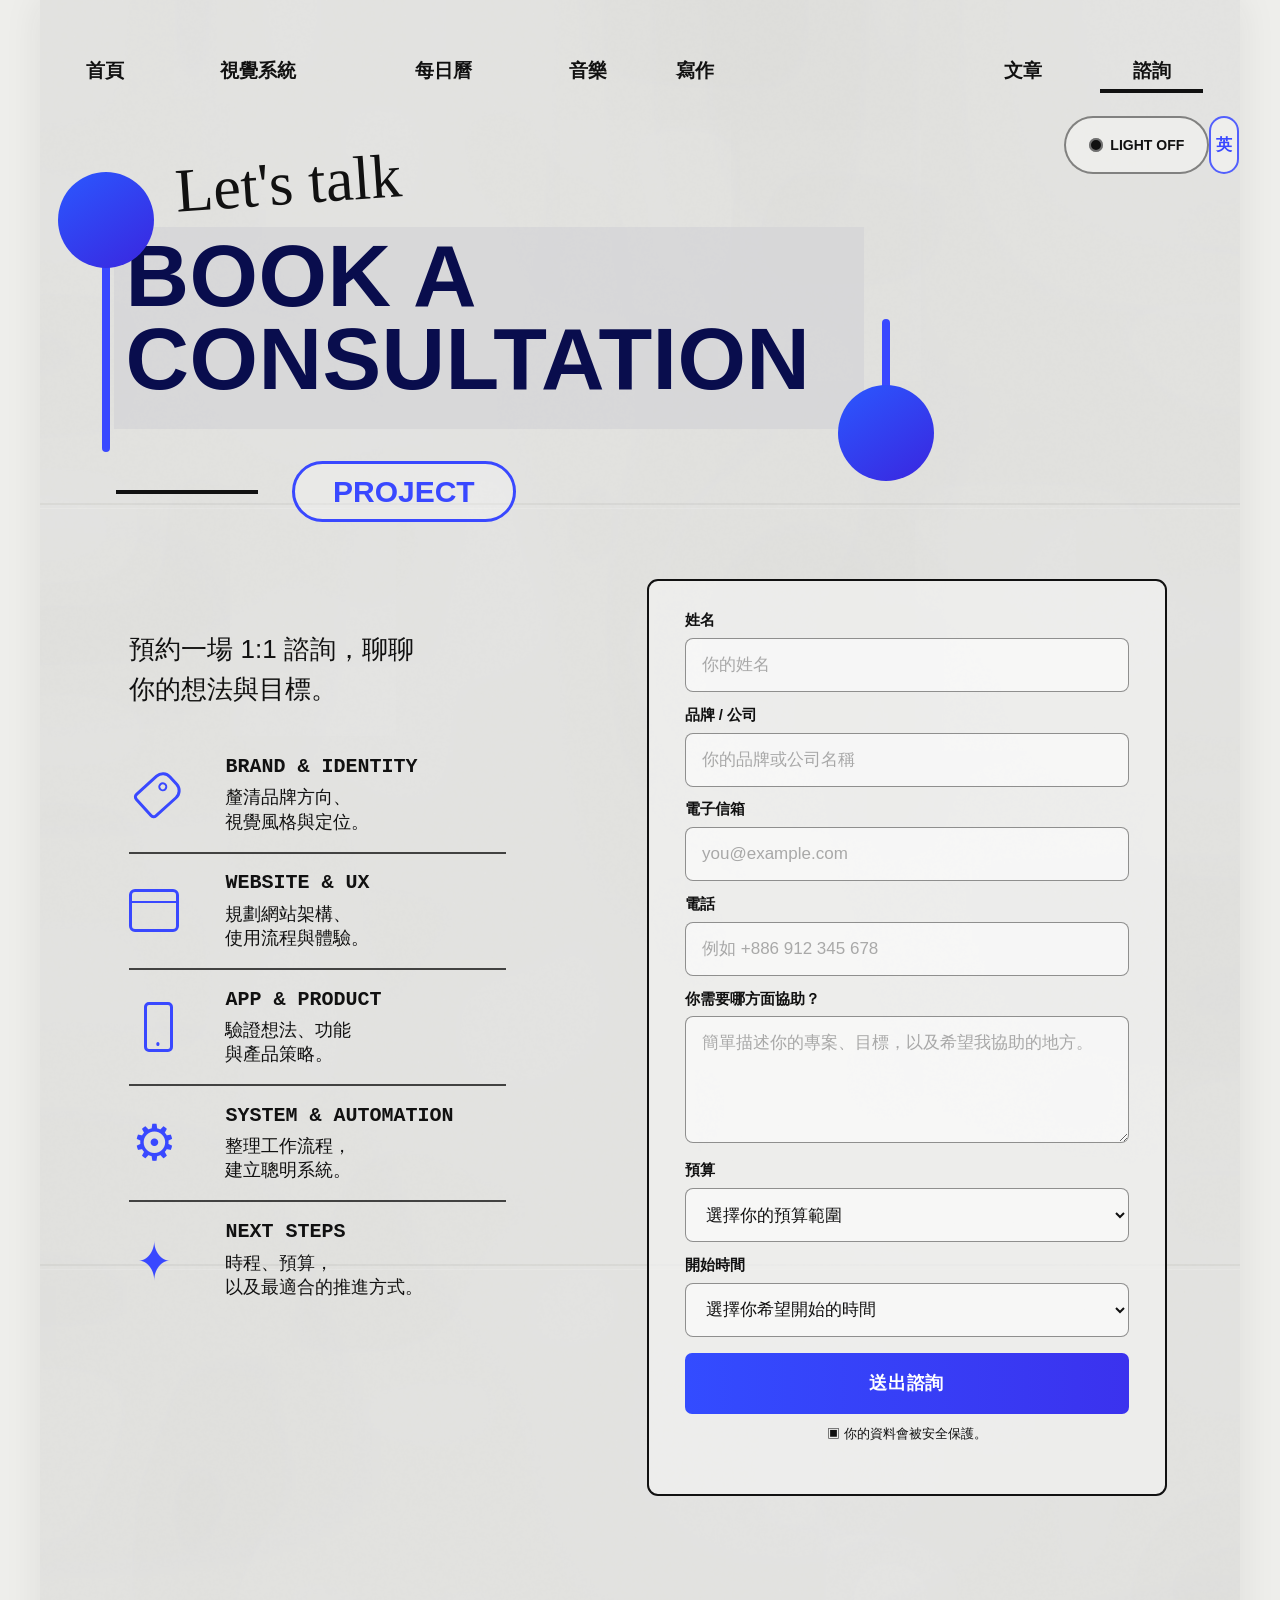
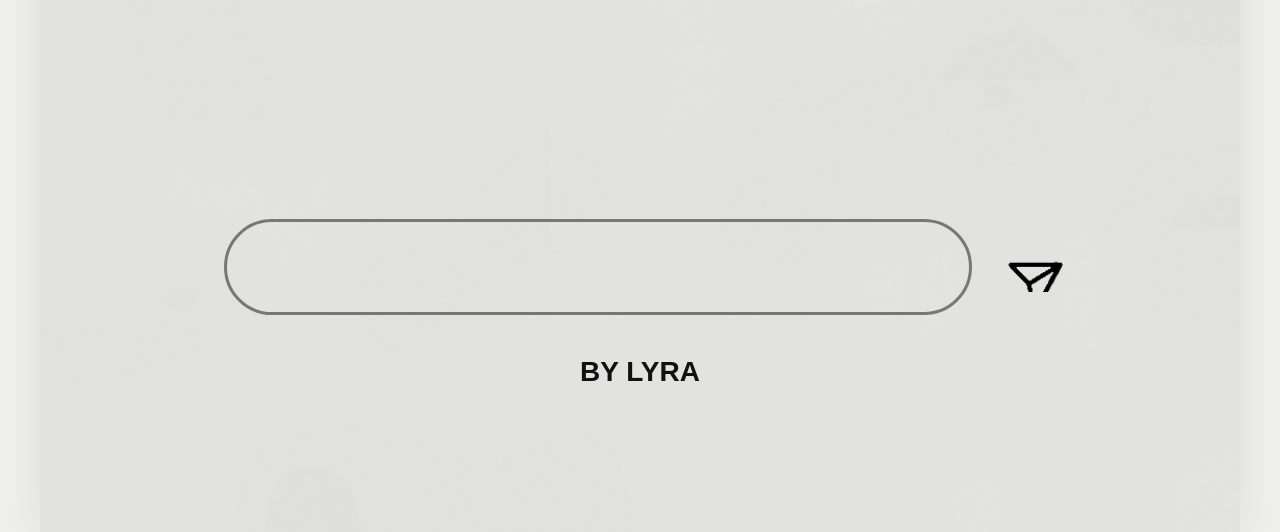
==== commit 5baa66d6: "Remove consultation brand website entry" ====
--- a/book-a-consultation/index.html
+++ b/book-a-consultation/index.html
@@ -22,7 +22,6 @@
         <a class="hotspot nav-calendar" href="../#daily-calendar" data-en="Daily Calendar" data-zh="每日曆">每日曆</a>
         <a class="hotspot nav-music" href="../#music" data-en="Music" data-zh="音樂">音樂</a>
         <a class="hotspot nav-writing" href="../#writing" data-en="Writing" data-zh="寫作">寫作</a>
-        <a class="hotspot nav-brand" href="../#brand-website" data-en="Brand &amp; Website" data-zh="品牌與網站">品牌與網站</a>
         <a class="hotspot nav-articles" href="../#articles" data-en="Articles" data-zh="文章">文章</a>
         <a class="hotspot nav-consultation is-active" href="./" aria-current="page" data-en="Consultation" data-zh="諮詢">諮詢</a>
       </nav>
--- a/book-a-consultation/style.css
+++ b/book-a-consultation/style.css
@@ -556,6 +556,16 @@
     inset 0 0 min(1.2vw, 14px) rgba(90, 149, 255, 0.18);
 }
 
+.consultation-page.is-dark .project-pill {
+  color: #5f73ff;
+  border-color: #4057ff;
+  background: rgba(112, 112, 124, 0.5);
+  box-shadow:
+    0 0 min(1.2vw, 14px) rgba(64, 87, 255, 0.42),
+    inset 0 0 min(1.4vw, 17px) rgba(126, 142, 255, 0.14);
+  text-shadow: 0 0 min(0.65vw, 8px) rgba(75, 100, 255, 0.42);
+}
+
 @media (prefers-reduced-motion: reduce) {
   *, *::before, *::after {
     transition-duration: 0.01ms !important;
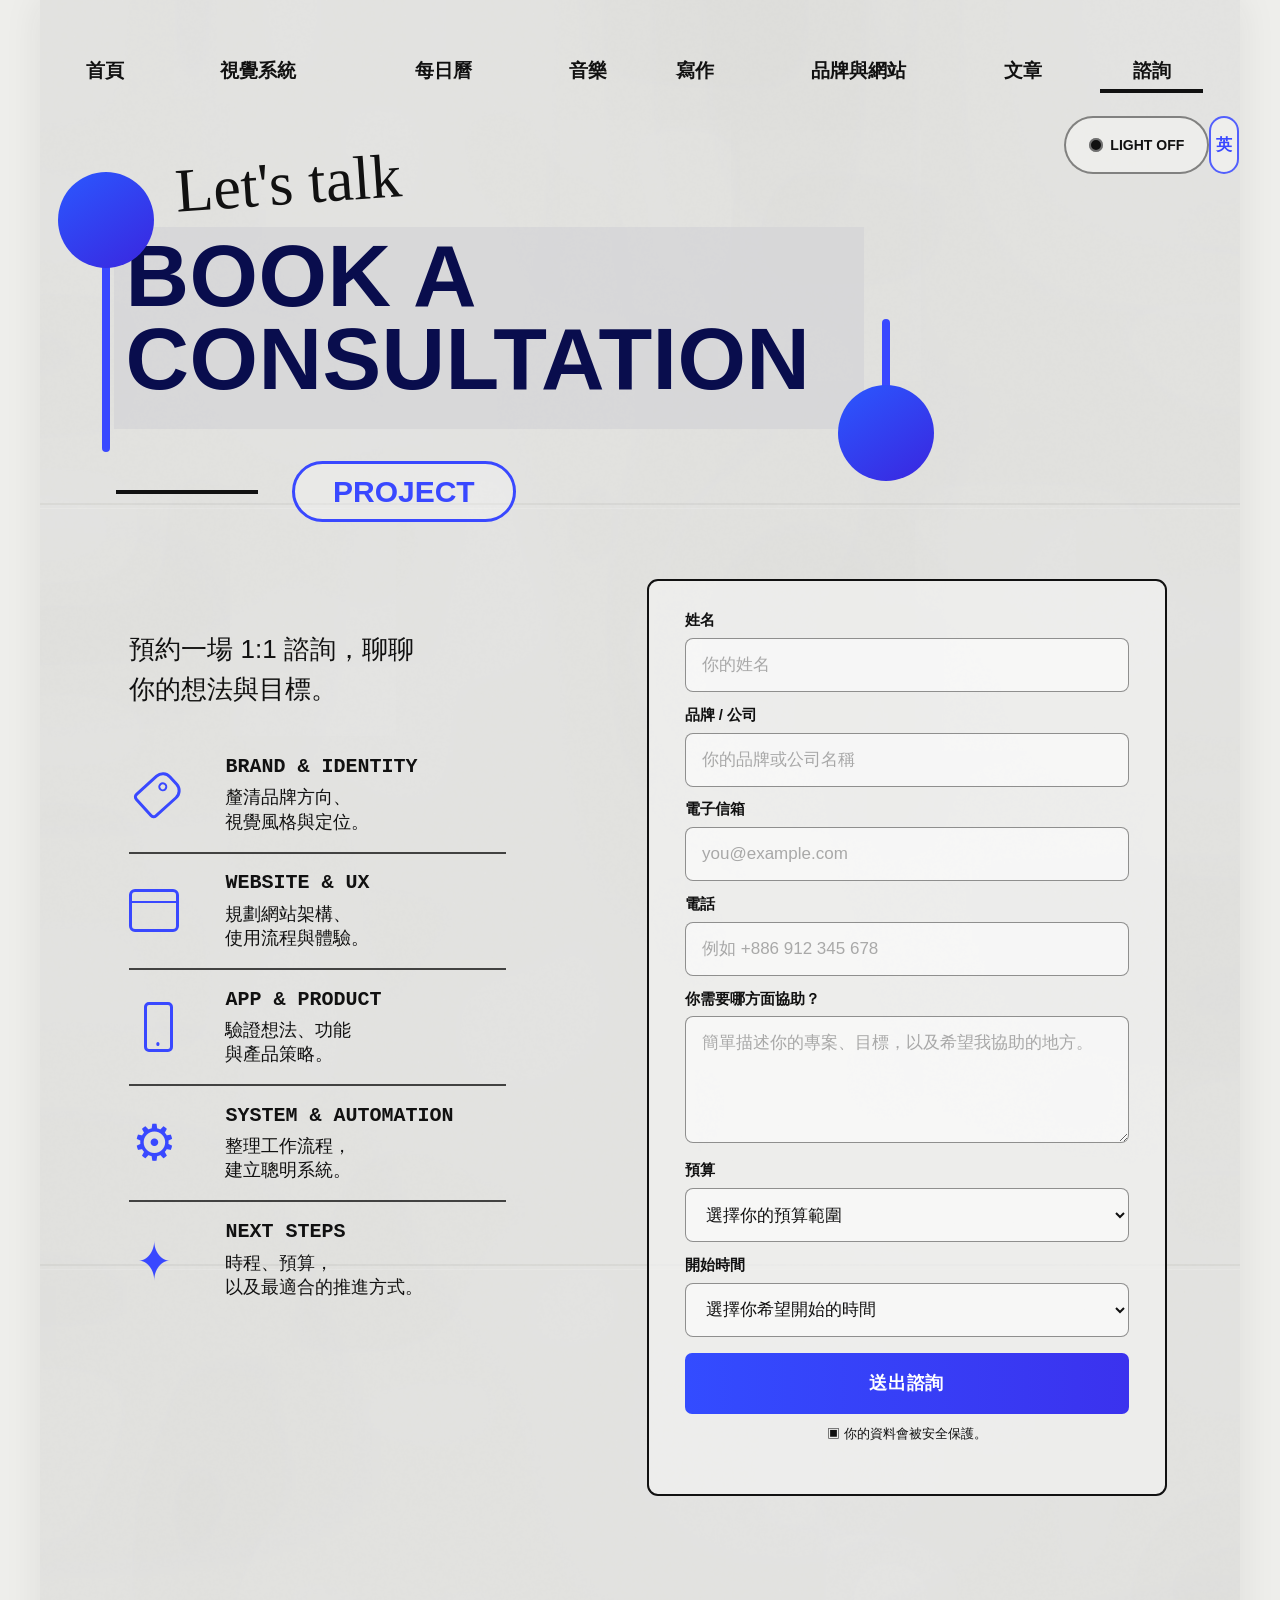
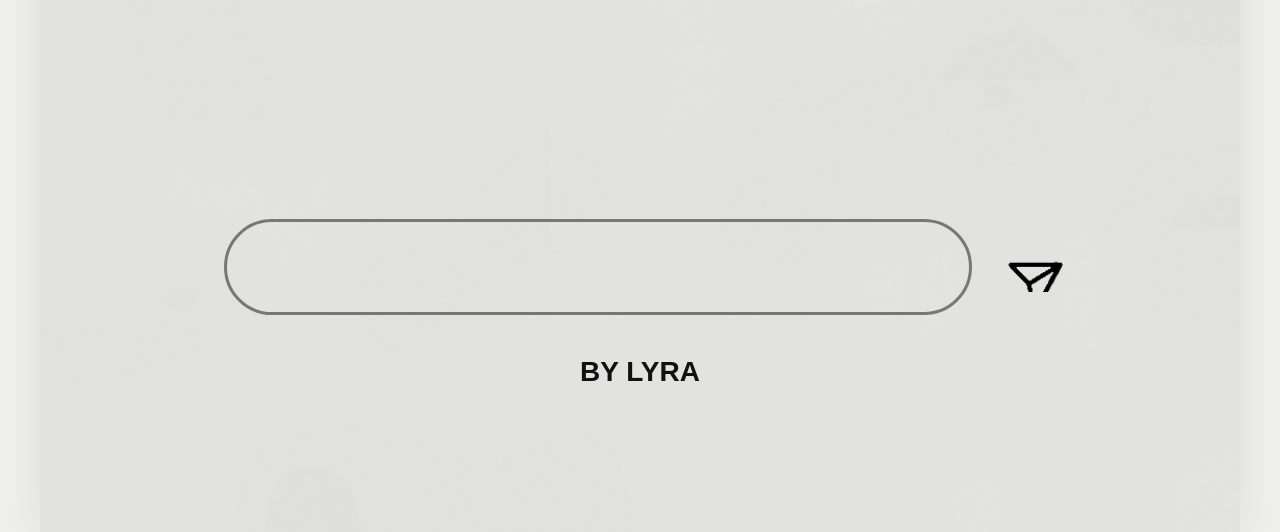
==== commit 09ec7956: "Restore Brand & Website link in consultation navigation" ====
--- a/book-a-consultation/index.html
+++ b/book-a-consultation/index.html
@@ -22,6 +22,7 @@
         <a class="hotspot nav-calendar" href="../#daily-calendar" data-en="Daily Calendar" data-zh="每日曆">每日曆</a>
         <a class="hotspot nav-music" href="../#music" data-en="Music" data-zh="音樂">音樂</a>
         <a class="hotspot nav-writing" href="../#writing" data-en="Writing" data-zh="寫作">寫作</a>
+        <a class="hotspot nav-brand" href="../#vanchaun-design" data-en="Brand &amp; Website" data-zh="品牌與網站">品牌與網站</a>
         <a class="hotspot nav-articles" href="../#articles" data-en="Articles" data-zh="文章">文章</a>
         <a class="hotspot nav-consultation is-active" href="./" aria-current="page" data-en="Consultation" data-zh="諮詢">諮詢</a>
       </nav>
